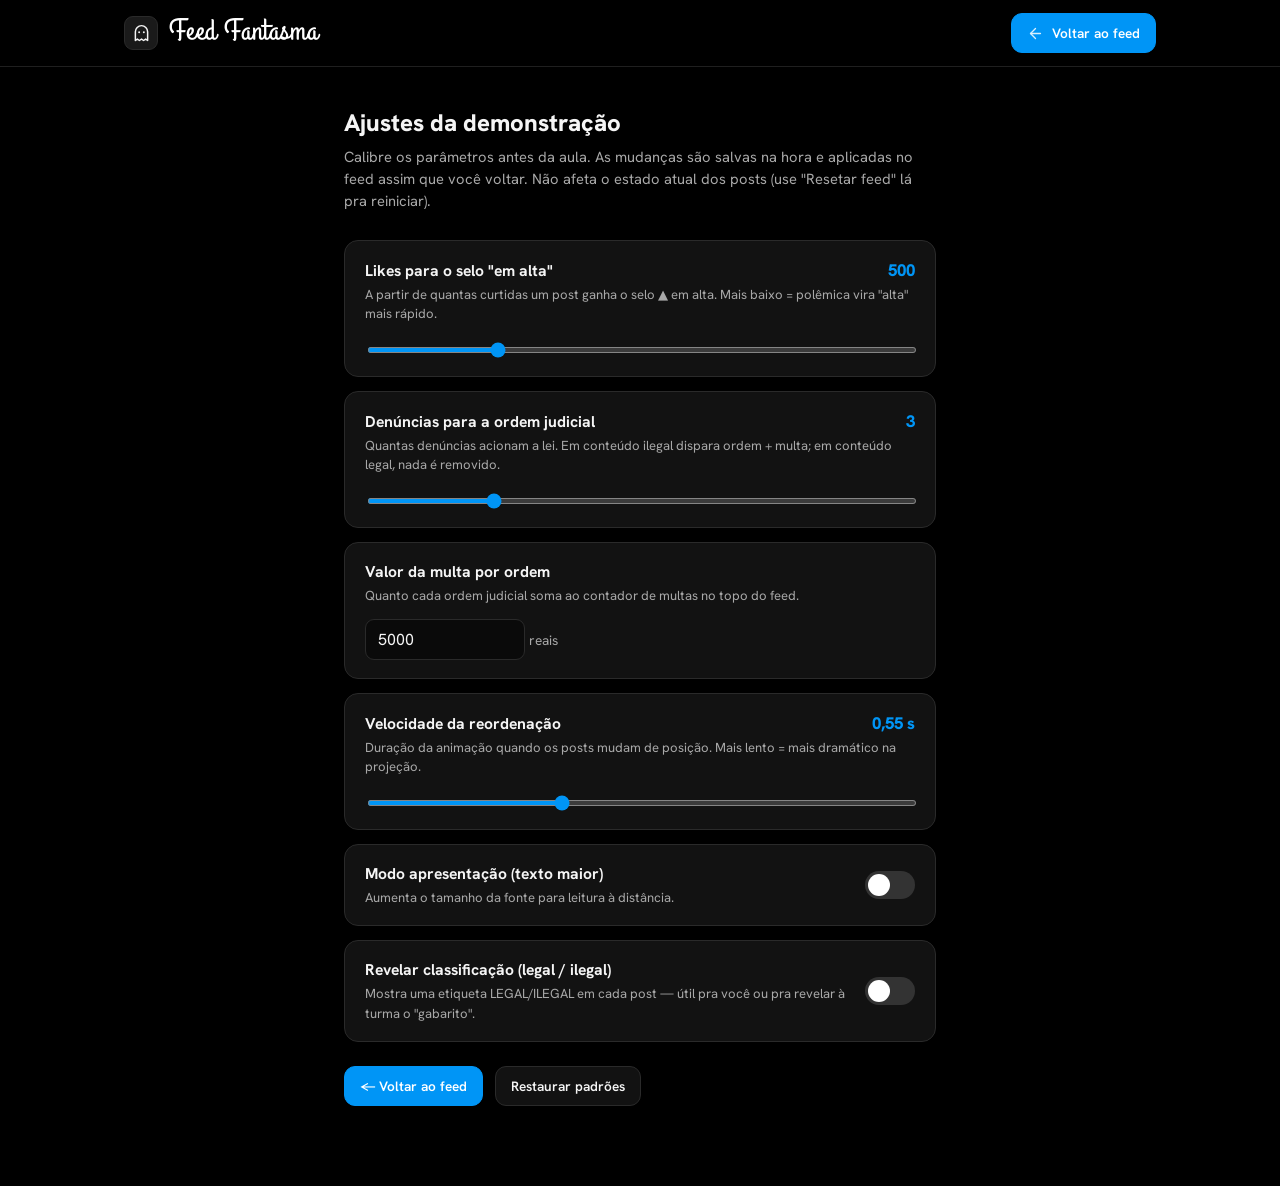
==== Ajustes.html @ 7733c7cd "Implement Feed Fantasma — interactive content moderation demo Static client-side app with 14-post so" ====
<!DOCTYPE html>
<html lang="pt-BR">
<head>
  <meta charset="UTF-8" />
  <meta name="viewport" content="width=device-width, initial-scale=1.0" />
  <title>Ajustes · Feed Fantasma</title>
  <link rel="preconnect" href="https://fonts.googleapis.com" />
  <link rel="preconnect" href="https://fonts.gstatic.com" crossorigin />
  <link href="https://fonts.googleapis.com/css2?family=Hanken+Grotesk:wght@400;500;600;700;800&family=Grand+Hotel&display=swap" rel="stylesheet" />
  <link rel="stylesheet" href="styles.css" />
</head>
<body>
  <header class="topbar">
    <div class="topbar-main">
      <a class="brand" href="Feed Fantasma.html">
        <span class="ghost">
          <svg width="21" height="21" viewBox="0 0 24 24" fill="none" stroke="currentColor" stroke-width="1.7" stroke-linecap="round" stroke-linejoin="round">
            <path d="M5 20V10a7 7 0 0 1 14 0v10l-2.3-1.6L14.4 20 12 18.4 9.6 20 7.3 18.4 5 20z"/>
            <circle cx="9.3" cy="10.5" r="1.1" fill="currentColor" stroke="none"/>
            <circle cx="14.7" cy="10.5" r="1.1" fill="currentColor" stroke="none"/>
          </svg>
        </span>
        <span class="word">Feed Fantasma</span>
      </a>
      <div class="top-actions">
        <a class="tbtn primary" href="Feed Fantasma.html">
          <span class="tbtn-ico">
            <svg width="17" height="17" viewBox="0 0 24 24" fill="none" stroke="currentColor" stroke-width="1.9" stroke-linecap="round" stroke-linejoin="round">
              <path d="M19 12H5"/><path d="M12 19l-7-7 7-7"/>
            </svg>
          </span>
          Voltar ao feed
        </a>
      </div>
    </div>
  </header>

  <div class="settings-wrap">
    <div class="settings-head">
      <h1>Ajustes da demonstração</h1>
    </div>
    <p class="settings-lead">Calibre os parâmetros antes da aula. As mudanças são salvas na hora e aplicadas no feed assim que você voltar. Não afeta o estado atual dos posts (use "Resetar feed" lá pra reiniciar).</p>

    <div class="setting">
      <div class="s-top">
        <label for="likes">Likes para o selo "em alta"</label>
        <span class="s-val" id="likes-val">500</span>
      </div>
      <p class="s-desc">A partir de quantas curtidas um post ganha o selo ▲ em alta. Mais baixo = polêmica vira "alta" mais rápido.</p>
      <input type="range" id="likes" min="50" max="2000" step="50" />
    </div>

    <div class="setting">
      <div class="s-top">
        <label for="denuncias">Denúncias para a ordem judicial</label>
        <span class="s-val" id="denuncias-val">3</span>
      </div>
      <p class="s-desc">Quantas denúncias acionam a lei. Em conteúdo ilegal dispara ordem + multa; em conteúdo legal, nada é removido.</p>
      <input type="range" id="denuncias" min="1" max="10" step="1" />
    </div>

    <div class="setting">
      <div class="s-top">
        <label for="multa">Valor da multa por ordem</label>
      </div>
      <p class="s-desc">Quanto cada ordem judicial soma ao contador de multas no topo do feed.</p>
      <input type="number" id="multa" min="0" step="500" /> <span style="color:var(--text-dim);font-size:.85rem;">reais</span>
    </div>

    <div class="setting">
      <div class="s-top">
        <label for="flip">Velocidade da reordenação</label>
        <span class="s-val" id="flip-val">0,55 s</span>
      </div>
      <p class="s-desc">Duração da animação quando os posts mudam de posição. Mais lento = mais dramático na projeção.</p>
      <input type="range" id="flip" min="0.2" max="1.2" step="0.05" />
    </div>

    <div class="setting">
      <div class="toggle-row">
        <div>
          <label for="presentation">Modo apresentação (texto maior)</label>
          <p class="s-desc" style="margin-bottom:0;">Aumenta o tamanho da fonte para leitura à distância.</p>
        </div>
        <span class="switch"><input type="checkbox" id="presentation" /><span class="slider"></span></span>
      </div>
    </div>

    <div class="setting">
      <div class="toggle-row">
        <div>
          <label for="reveal">Revelar classificação (legal / ilegal)</label>
          <p class="s-desc" style="margin-bottom:0;">Mostra uma etiqueta LEGAL/ILEGAL em cada post — útil pra você ou pra revelar à turma o "gabarito".</p>
        </div>
        <span class="switch"><input type="checkbox" id="reveal" /><span class="slider"></span></span>
      </div>
    </div>

    <div class="settings-actions">
      <a class="tbtn primary" href="Feed Fantasma.html">← Voltar ao feed</a>
      <button class="tbtn" id="restore">Restaurar padrões</button>
      <span class="saved-flash" id="flash">✓ salvo</span>
    </div>
  </div>

  <script src="data.js"></script>
  <script>
    const CONFIG_KEY = "feedFantasma.config.v1";
    function load() {
      try { return { ...window.DEFAULT_CONFIG, ...JSON.parse(localStorage.getItem(CONFIG_KEY) || "{}") }; }
      catch (e) { return { ...window.DEFAULT_CONFIG }; }
    }
    let cfg = load();

    const els = {
      likes: document.getElementById("likes"),
      denuncias: document.getElementById("denuncias"),
      multa: document.getElementById("multa"),
      flip: document.getElementById("flip"),
      presentation: document.getElementById("presentation"),
      reveal: document.getElementById("reveal")
    };
    const flash = document.getElementById("flash");

    function render() {
      els.likes.value = cfg.likesEmAlta;
      document.getElementById("likes-val").textContent = (+cfg.likesEmAlta).toLocaleString("pt-BR");
      els.denuncias.value = cfg.denunciasOrdem;
      document.getElementById("denuncias-val").textContent = cfg.denunciasOrdem;
      els.multa.value = cfg.valorMulta;
      els.flip.value = cfg.flipDur;
      document.getElementById("flip-val").textContent = (+cfg.flipDur).toFixed(2).replace(".", ",") + " s";
      els.presentation.checked = !!cfg.presentation;
      els.reveal.checked = !!cfg.revealFlags;
    }

    let flashTimer;
    function save() {
      localStorage.setItem(CONFIG_KEY, JSON.stringify(cfg));
      flash.classList.add("show");
      clearTimeout(flashTimer);
      flashTimer = setTimeout(() => flash.classList.remove("show"), 1200);
    }

    els.likes.addEventListener("input", () => { cfg.likesEmAlta = +els.likes.value; render(); save(); });
    els.denuncias.addEventListener("input", () => { cfg.denunciasOrdem = +els.denuncias.value; render(); save(); });
    els.multa.addEventListener("input", () => { cfg.valorMulta = Math.max(0, +els.multa.value || 0); save(); });
    els.flip.addEventListener("input", () => { cfg.flipDur = +els.flip.value; render(); save(); });
    els.presentation.addEventListener("change", () => { cfg.presentation = els.presentation.checked; save(); });
    els.reveal.addEventListener("change", () => { cfg.revealFlags = els.reveal.checked; save(); });

    document.getElementById("restore").addEventListener("click", () => {
      cfg = { ...window.DEFAULT_CONFIG };
      render(); save();
    });

    render();
  </script>
</body>
</html>
---- styles.css ----
/* ===== Feed Fantasma — Instagram-inspired dark theme + moderation color system ===== */

:root {
  /* surfaces */
  --bg: #000000;
  --bg-2: #0a0a0a;
  --card: #121212;
  --card-2: #1a1a1a;
  --border: #2a2a2a;
  --border-soft: #1f1f1f;

  /* text */
  --text: #f5f5f5;
  --text-dim: #a8a8a8;
  --text-faint: #6e6e6e;

  /* instagram brand accents */
  --blue: #0095f6;
  --like: #ed4956;
  --ig-grad: linear-gradient(45deg, #feda75, #fa7e1e, #d62976, #962fbf, #4f5bd5);

  /* moderation color system */
  --green: #25d366;   /* impulsionar */
  --yellow: #f5c518;  /* rebaixar / shadowban */
  --red: #ff5247;     /* esconder */
  --purple: #b06cff;  /* lei / ordem judicial */

  --green-dim: #103a22;
  --yellow-dim: #3a3110;
  --red-dim: #3a1614;
  --purple-dim: #281640;

  --flip-dur: .55s;
  --radius: 14px;

  font-size: 16px;
}

html.presentation { font-size: 18.5px; }

* { box-sizing: border-box; }

html, body {
  margin: 0;
  padding: 0;
  background: var(--bg);
  color: var(--text);
  font-family: "Hanken Grotesk", system-ui, sans-serif;
  -webkit-font-smoothing: antialiased;
}

body { min-height: 100vh; }

button { font-family: inherit; cursor: pointer; }

/* scrollbar */
::-webkit-scrollbar { width: 10px; }
::-webkit-scrollbar-track { background: var(--bg); }
::-webkit-scrollbar-thumb { background: #2a2a2a; border-radius: 8px; border: 2px solid var(--bg); }

/* ===================== TOP BAR ===================== */
.topbar {
  position: sticky;
  top: 0;
  z-index: 50;
  background: rgba(0,0,0,.82);
  backdrop-filter: blur(14px);
  border-bottom: 1px solid var(--border-soft);
}
.topbar-main {
  max-width: 1080px;
  margin: 0 auto;
  padding: 13px 24px;
  display: flex;
  align-items: center;
  gap: 22px;
}
.brand {
  display: flex;
  align-items: center;
  gap: 11px;
  text-decoration: none;
  color: var(--text);
  flex-shrink: 0;
}
.brand .ghost {
  width: 34px; height: 34px;
  display: grid; place-items: center;
  border-radius: 9px;
  background: var(--card-2);
  border: 1px solid var(--border);
  color: var(--text);
}
.brand .ghost svg { width: 21px; height: 21px; }
.brand .word {
  font-family: "Grand Hotel", cursive;
  color: #ffffff;
  -webkit-text-fill-color: #ffffff;
  background: none;
  font-size: 1.85rem;
  line-height: 1;
  letter-spacing: .3px;
  white-space: nowrap;
  padding-bottom: 3px;
}

/* action buttons */
.top-actions { display: flex; gap: 10px; margin-left: auto; flex-wrap: wrap; justify-content: flex-end; }
.tbtn {
  display: inline-flex; align-items: center; gap: 8px;
  height: 40px;
  padding: 0 15px;
  border-radius: 11px;
  border: 1px solid var(--border);
  background: var(--card);
  color: var(--text);
  font-size: .85rem;
  font-weight: 600;
  white-space: nowrap;
  text-decoration: none;
  transition: background .15s, border-color .15s, transform .1s, color .15s;
}
.tbtn .tbtn-ico { font-size: 1.02rem; line-height: 1; opacity: .85; display: inline-flex; align-items: center; }
.tbtn .tbtn-ico svg { width: 17px; height: 17px; }
.tbtn:hover { background: var(--card-2); border-color: #3a3a3a; }
.tbtn:active { transform: scale(.96); }
.tbtn.primary { background: var(--blue); border-color: var(--blue); color: #fff; }
.tbtn.primary:hover { filter: brightness(1.08); background: var(--blue); }
.tbtn.on { background: #fff; color: #000; border-color: #fff; }
.tbtn.on .tbtn-ico { opacity: 1; color: #000; }
.tbtn.reset:hover { border-color: var(--red); color: var(--red); background: var(--red-dim); }

/* stats strip */
.topbar-stats {
  border-top: 1px solid var(--border-soft);
  background: rgba(12,12,12,.7);
}
.statgroup {
  max-width: 1080px;
  margin: 0 auto;
  padding: 9px 24px;
  display: flex;
  align-items: center;
  gap: 24px;
  flex-wrap: wrap;
}
.stat {
  display: flex;
  align-items: center;
  gap: 8px;
  font-size: .83rem;
  white-space: nowrap;
}
.stat-num { font-weight: 800; font-variant-numeric: tabular-nums; color: var(--text); }
.stat-lbl { color: var(--text-faint); }
.stat-dot { width: 9px; height: 9px; border-radius: 50%; flex-shrink: 0; }
.stat-dot.v { background: var(--green); }
.stat-dot.h { background: #8a8a8a; }
.stat-dot.d { background: #ff8a80; }
.stat.fine {
  margin-left: auto;
  padding: 5px 14px;
  border-radius: 999px;
  border: 1px solid var(--purple);
  background: var(--purple-dim);
}
.stat.fine .stat-num, .stat.fine .stat-lbl, .stat.fine .stat-ico { color: var(--purple); }
.stat.fine.zero { border-color: var(--border); background: transparent; }
.stat.fine.zero .stat-num { color: var(--text-dim); }
.stat.fine.zero .stat-lbl, .stat.fine.zero .stat-ico { color: var(--text-faint); }

/* ===================== LAYOUT ===================== */
.layout {
  max-width: 1080px;
  margin: 0 auto;
  padding: 26px 24px 80px;
  display: flex;
  gap: 34px;
  align-items: flex-start;
}
.feed { flex: 1; min-width: 0; max-width: 600px; display: flex; flex-direction: column; gap: 20px; }

.feed-hint {
  font-size: .8rem;
  color: var(--text-faint);
  text-align: center;
  padding: 2px 0 4px;
  letter-spacing: .2px;
}

/* ===================== POST CARD ===================== */
.post {
  background: var(--card);
  border: 1px solid var(--border);
  border-radius: var(--radius);
  overflow: hidden;
  will-change: transform;
  position: relative;
}
.post.boosted {
  border-color: var(--green);
  box-shadow: 0 0 0 1px var(--green), 0 0 34px -6px rgba(37,211,102,.5);
}
.post.demoted {
  opacity: .46;
  filter: grayscale(.55);
}
.post.hidden {
  opacity: .16;
  filter: grayscale(1);
}
.post.hidden:hover { opacity: .42; }
.post.locked {
  border-color: var(--purple);
  box-shadow: 0 0 0 1px var(--purple), 0 0 30px -8px rgba(176,108,255,.45);
}

/* status ribbon */
.status-ribbon {
  font-size: .7rem;
  font-weight: 700;
  letter-spacing: .3px;
  padding: 7px 16px;
  display: flex; align-items: center; gap: 7px;
}
.status-ribbon .ri-ico { display: inline-flex; }
.status-ribbon .ri-ico svg { width: 14px; height: 14px; }
.status-ribbon.boost { background: var(--green-dim); color: var(--green); }
.status-ribbon.demote { background: var(--yellow-dim); color: var(--yellow); }
.status-ribbon.hide { background: var(--red-dim); color: var(--red); }
.status-ribbon.lock { background: var(--purple-dim); color: var(--purple); }
.status-ribbon.boost::before { content: "▲"; font-size: .62rem; }
.status-ribbon.demote::before { content: "▼"; font-size: .62rem; }

/* header */
.post-head {
  display: flex;
  align-items: center;
  gap: 11px;
  padding: 12px 14px;
}
.avatar {
  width: 44px; height: 44px; flex-shrink: 0;
  border-radius: 50%;
  display: grid; place-items: center;
  font-weight: 700;
  font-size: 1.02rem;
  color: #fff;
  position: relative;
}
/* anel de story (Instagram) nas contas legais */
.avatar:not(.suspect)::before {
  content: "";
  position: absolute; inset: -4px;
  border-radius: 50%;
  background: var(--ig-grad);
  z-index: -1;
}
.avatar:not(.suspect) { box-shadow: 0 0 0 2px var(--card); }
.avatar.suspect { filter: grayscale(.5) saturate(.7) brightness(.85); }
.avatar.suspect::after {
  content: "";
  position: absolute; right: -2px; bottom: -2px;
  width: 14px; height: 14px;
  background: var(--yellow);
  border-radius: 50%;
  border: 2px solid var(--card);
}
.who { display: flex; flex-direction: column; line-height: 1.3; min-width: 0; flex: 1; }
.name-row { display: flex; align-items: center; gap: 5px; }
.name-row .name { font-weight: 700; font-size: .94rem; white-space: nowrap; }
.verified { width: 15px; height: 15px; flex-shrink: 0; }
.meta-row { display: flex; align-items: center; gap: 5px; font-size: .82rem; color: var(--text-dim); }
.meta-row .handle { white-space: nowrap; }
.meta-row .sep { opacity: .6; }
.meta-row .time { white-space: nowrap; flex-shrink: 0; }

.head-extras { margin-left: auto; display: flex; align-items: center; gap: 10px; flex-shrink: 0; }
.more-btn {
  background: none; border: none; padding: 4px; color: var(--text-faint);
  display: inline-flex; border-radius: 50%; transition: color .15s, background .15s;
}
.more-btn svg { width: 18px; height: 18px; }
.more-btn:hover { color: var(--text); background: var(--card-2); }
.hot-badge {
  display: inline-flex; align-items: center; gap: 5px;
  font-size: .72rem; font-weight: 800;
  background: var(--ig-grad);
  -webkit-background-clip: text;
  background-clip: text;
  color: transparent;
  -webkit-text-fill-color: transparent;
  white-space: nowrap;
}
.hot-badge::before { content: "▲"; font-size: .6rem; -webkit-text-fill-color: #d62976; }
.flag-tag {
  font-size: .64rem; font-weight: 800; letter-spacing: .6px; text-transform: uppercase;
  padding: 3px 8px; border-radius: 5px;
  white-space: nowrap;
}
.flag-tag.legal { color: var(--green); background: var(--green-dim); }
.flag-tag.ilegal { color: var(--red); background: var(--red-dim); }

/* body */
.caption {
  padding: 2px 16px 14px;
  font-size: 1.04rem;
  line-height: 1.55;
  color: #e8e8e8;
  text-wrap: pretty;
}

.post.hidden .caption, .post.hidden .actions,
.post.hidden .report-line, .post.hidden .platform { display: none; }
.hidden-label {
  display: none;
  padding: 4px 16px 14px;
  font-size: .88rem; color: var(--text-dim);
}
.post.hidden .hidden-label { display: block; }
.post.hidden .post-head .who, .post.hidden .head-extras { filter: blur(3px); }

/* action bar */
.actions {
  display: flex;
  align-items: center;
  gap: 2px;
  padding: 6px 10px 4px;
}
.act {
  background: none; border: none;
  display: inline-flex; align-items: center; gap: 8px;
  padding: 7px 9px; border-radius: 8px;
  color: var(--text-dim);
  font-size: .85rem; font-weight: 500;
  transition: transform .12s, color .15s, background .15s;
}
.act svg { width: 21px; height: 21px; }
.act:hover { color: var(--text); background: var(--card-2); }
.act:active { transform: scale(.9); }
.act.like:hover { color: var(--like); }
.act.like.liked { color: var(--like); }
.act.like.liked svg { fill: var(--like); stroke: var(--like); }
.act .cnt { font-variant-numeric: tabular-nums; white-space: nowrap; }
.act.report { margin-left: auto; }
.act.report:hover { color: var(--purple); }
.act.report.armed { color: var(--purple); font-weight: 700; }
@keyframes pop { 0% { transform: scale(1);} 40%{ transform: scale(1.35);} 100%{ transform: scale(1);} }
.act.like.bump svg { animation: pop .4s ease; }

.report-line {
  padding: 0 16px 12px;
  font-size: .8rem; color: var(--text-faint);
}
.report-line b { color: var(--purple); }

/* platform strip */
.platform {
  border-top: 1px solid var(--border-soft);
  background: var(--bg-2);
  padding: 11px 14px 13px;
}
.platform-label {
  font-size: .72rem;
  color: var(--text-dim); font-weight: 600;
  margin-bottom: 9px;
}
.platform-label .muted { color: var(--text-faint); font-weight: 400; }
.platform-btns { display: flex; gap: 8px; }
.pbtn {
  flex: 1;
  display: inline-flex; align-items: center; justify-content: center;
  padding: 9px 8px;
  border-radius: 9px;
  font-size: .82rem; font-weight: 600;
  border: 1px solid var(--border);
  background: transparent;
  color: var(--text-dim);
  transition: all .15s, transform .1s;
}
.pbtn:active { transform: scale(.95); }
.pbtn.boost:hover, .pbtn.boost.active { background: var(--green-dim); border-color: var(--green); color: var(--green); }
.pbtn.demote:hover, .pbtn.demote.active { background: var(--yellow-dim); border-color: var(--yellow); color: var(--yellow); }
.pbtn.hide:hover, .pbtn.hide.active { background: var(--red-dim); border-color: var(--red); color: var(--red); }

/* locked / judicial */
.locked-bar {
  padding: 14px 16px;
  display: flex; align-items: center; gap: 12px;
  background: var(--purple-dim);
  border-top: 1px solid rgba(176,108,255,.3);
}
.locked-bar .lk-text { font-size: .84rem; color: #d9c2ff; flex: 1; line-height: 1.45; }
.locked-bar .lk-text b { color: var(--purple); }
.locked-bar .lk-reason { color: #efe6ff; font-style: italic; }
.del-btn {
  display: inline-flex; align-items: center; gap: 8px;
  padding: 10px 16px;
  border-radius: 9px;
  background: var(--red);
  color: #fff; border: none;
  font-size: .85rem; font-weight: 700;
  transition: filter .15s, transform .1s;
}
.del-btn:hover { filter: brightness(1.1); }
.del-btn:active { transform: scale(.96); }

/* ===================== SIDEBAR ===================== */
.sidebar {
  width: 332px; flex-shrink: 0;
  position: sticky; top: 102px;
  display: flex; flex-direction: column; gap: 16px;
}
.panel {
  background: var(--card);
  border: 1px solid var(--border);
  border-radius: var(--radius);
  padding: 18px 18px 20px;
}
.panel-kicker {
  font-size: .68rem; font-weight: 700; letter-spacing: 1px; text-transform: uppercase;
  color: var(--text-faint); margin-bottom: 9px;
}
.panel-title {
  font-size: 1.12rem; font-weight: 800;
  margin: 0 0 6px; letter-spacing: -.2px;
}
.panel-sub { font-size: .82rem; color: var(--text-dim); margin: 0 0 18px; line-height: 1.5; }

.power {
  padding: 15px 0;
  border-top: 1px solid var(--border-soft);
}
.power:first-of-type { padding-top: 4px; border-top: none; }
.power:last-child { padding-bottom: 0; }
.power-head {
  display: flex; align-items: baseline; gap: 9px;
  margin-bottom: 6px;
}
.power-n {
  font-size: .72rem; font-weight: 800; font-variant-numeric: tabular-nums;
  color: var(--c);
}
.power-name { font-size: .95rem; font-weight: 800; color: var(--text); }
.power-meta {
  margin-left: auto; font-size: .7rem; color: var(--text-faint);
  font-weight: 500; white-space: nowrap;
}
.power p { margin: 0; font-size: .82rem; color: var(--text-dim); line-height: 1.5; }
.power p b { color: var(--text); font-weight: 700; }

.legend { display: flex; flex-direction: column; gap: 10px; }
.legend-row { display: flex; align-items: center; gap: 10px; font-size: .82rem; color: var(--text); font-weight: 600; }
.legend-row .sw { width: 11px; height: 11px; border-radius: 3px; flex-shrink: 0; }
.legend-row .lg-by { margin-left: auto; font-size: .74rem; color: var(--text-faint); font-weight: 400; }

.takeaway { background: var(--bg-2); border-color: var(--border); }
.takeaway p { font-size: .86rem; line-height: 1.55; color: var(--text-dim); margin: 0; }
.takeaway p b { color: var(--text); }

/* ===================== TOASTS ===================== */
.toasts {
  position: fixed;
  top: 96px; right: 22px;
  z-index: 100;
  display: flex; flex-direction: column; gap: 12px;
  width: 340px; max-width: calc(100vw - 44px);
  pointer-events: none;
}
.toast {
  pointer-events: auto;
  position: relative;
  opacity: 1;
  border-radius: 12px;
  padding: 14px 38px 14px 15px;
  border: 1px solid var(--border);
  background: var(--card-2);
  box-shadow: 0 18px 40px -12px rgba(0,0,0,.7);
  animation: toastIn .35s cubic-bezier(.2,.9,.3,1.2) both;
  display: flex; gap: 12px;
}
.toast-close {
  position: absolute; top: 9px; right: 9px;
  width: 24px; height: 24px; border-radius: 50%;
  background: rgba(255,255,255,.07); border: none; color: var(--text-dim);
  font-size: .72rem; display: grid; place-items: center; line-height: 1;
  transition: background .15s, color .15s, transform .1s;
}
.toast-close:hover { background: rgba(255,255,255,.18); color: #fff; }
.toast-close:active { transform: scale(.9); }
.t-hint { font-size: .68rem; color: var(--text-faint); margin-top: 7px; font-style: italic; }
.toast.out { animation: toastOut .4s ease forwards; }
@keyframes toastIn { from { transform: translateX(40px) scale(.95); } to { transform: none; } }
@media (prefers-reduced-motion: reduce) { .toast { animation: none; } }
@keyframes toastOut { to { opacity: 0; transform: translateX(40px) scale(.95); } }
.toast .t-ico {
  width: 36px; height: 36px; flex-shrink: 0;
  border-radius: 9px; display: grid; place-items: center;
}
.toast .t-ico svg { width: 19px; height: 19px; }
.toast .t-body { flex: 1; min-width: 0; }
.toast .t-title { font-weight: 800; font-size: .9rem; margin-bottom: 3px; }
.toast .t-text { font-size: .8rem; color: var(--text-dim); line-height: 1.4; }
.toast .t-text b { color: var(--text); }

.toast.judicial { border-color: var(--purple); background: linear-gradient(150deg, #1d1230, #120c1a); }
.toast.judicial .t-ico { background: var(--purple-dim); color: var(--purple); }
.toast.judicial .t-title { color: var(--purple); }

.toast.censura { border-color: var(--green); background: linear-gradient(150deg, #0e2418, #0c130f); }
.toast.censura .t-ico { background: var(--green-dim); color: var(--green); }
.toast.censura .t-title { color: var(--green); }

.toast.info .t-ico { background: var(--card); color: var(--text-dim); }

/* ===================== RESPONSIVE ===================== */
@media (max-width: 980px) {
  .layout { flex-direction: column; align-items: stretch; }
  .feed { max-width: 600px; width: 100%; margin: 0 auto; }
  .sidebar { width: 100%; max-width: 600px; margin: 0 auto; position: static; flex-direction: column; }
}
@media (max-width: 620px) {
  .topbar-main { padding: 10px 14px; }
  .statgroup { padding: 8px 14px; gap: 16px; }
  .stat-lbl { display: none; }
  .layout { padding: 16px 12px 60px; }
}

/* ===================== AJUSTES PAGE ===================== */
.settings-wrap { max-width: 640px; margin: 0 auto; padding: 40px 24px 80px; }
.settings-head { display: flex; align-items: center; gap: 14px; margin-bottom: 8px; }
.settings-head h1 { font-size: 1.5rem; margin: 0; font-weight: 800; }
.settings-lead { color: var(--text-dim); font-size: .92rem; line-height: 1.5; margin: 0 0 28px; }
.setting {
  background: var(--card); border: 1px solid var(--border);
  border-radius: var(--radius); padding: 18px 20px; margin-bottom: 14px;
}
.setting .s-top { display: flex; justify-content: space-between; align-items: baseline; gap: 12px; }
.setting label { font-weight: 700; font-size: .98rem; }
.setting .s-val { font-variant-numeric: tabular-nums; font-weight: 800; color: var(--blue); font-size: 1.05rem; }
.setting .s-desc { color: var(--text-dim); font-size: .82rem; margin: 4px 0 14px; line-height: 1.45; }
.setting input[type="range"] { width: 100%; accent-color: var(--blue); height: 6px; }
.setting input[type="number"] {
  background: var(--bg-2); border: 1px solid var(--border); color: var(--text);
  border-radius: 9px; padding: 9px 12px; font-size: 1rem; width: 160px; font-family: inherit;
}
.toggle-row { display: flex; align-items: center; justify-content: space-between; gap: 16px; }
.switch { position: relative; width: 50px; height: 28px; flex-shrink: 0; }
.switch input { opacity: 0; width: 0; height: 0; }
.switch .slider {
  position: absolute; inset: 0; background: #333; border-radius: 999px; transition: .2s;
}
.switch .slider::before {
  content: ""; position: absolute; height: 22px; width: 22px; left: 3px; top: 3px;
  background: #fff; border-radius: 50%; transition: .2s;
}
.switch input:checked + .slider { background: var(--blue); }
.switch input:checked + .slider::before { transform: translateX(22px); }
.settings-actions { display: flex; gap: 12px; margin-top: 24px; }
.saved-flash { color: var(--green); font-size: .85rem; font-weight: 700; opacity: 0; transition: opacity .3s; }
.saved-flash.show { opacity: 1; }
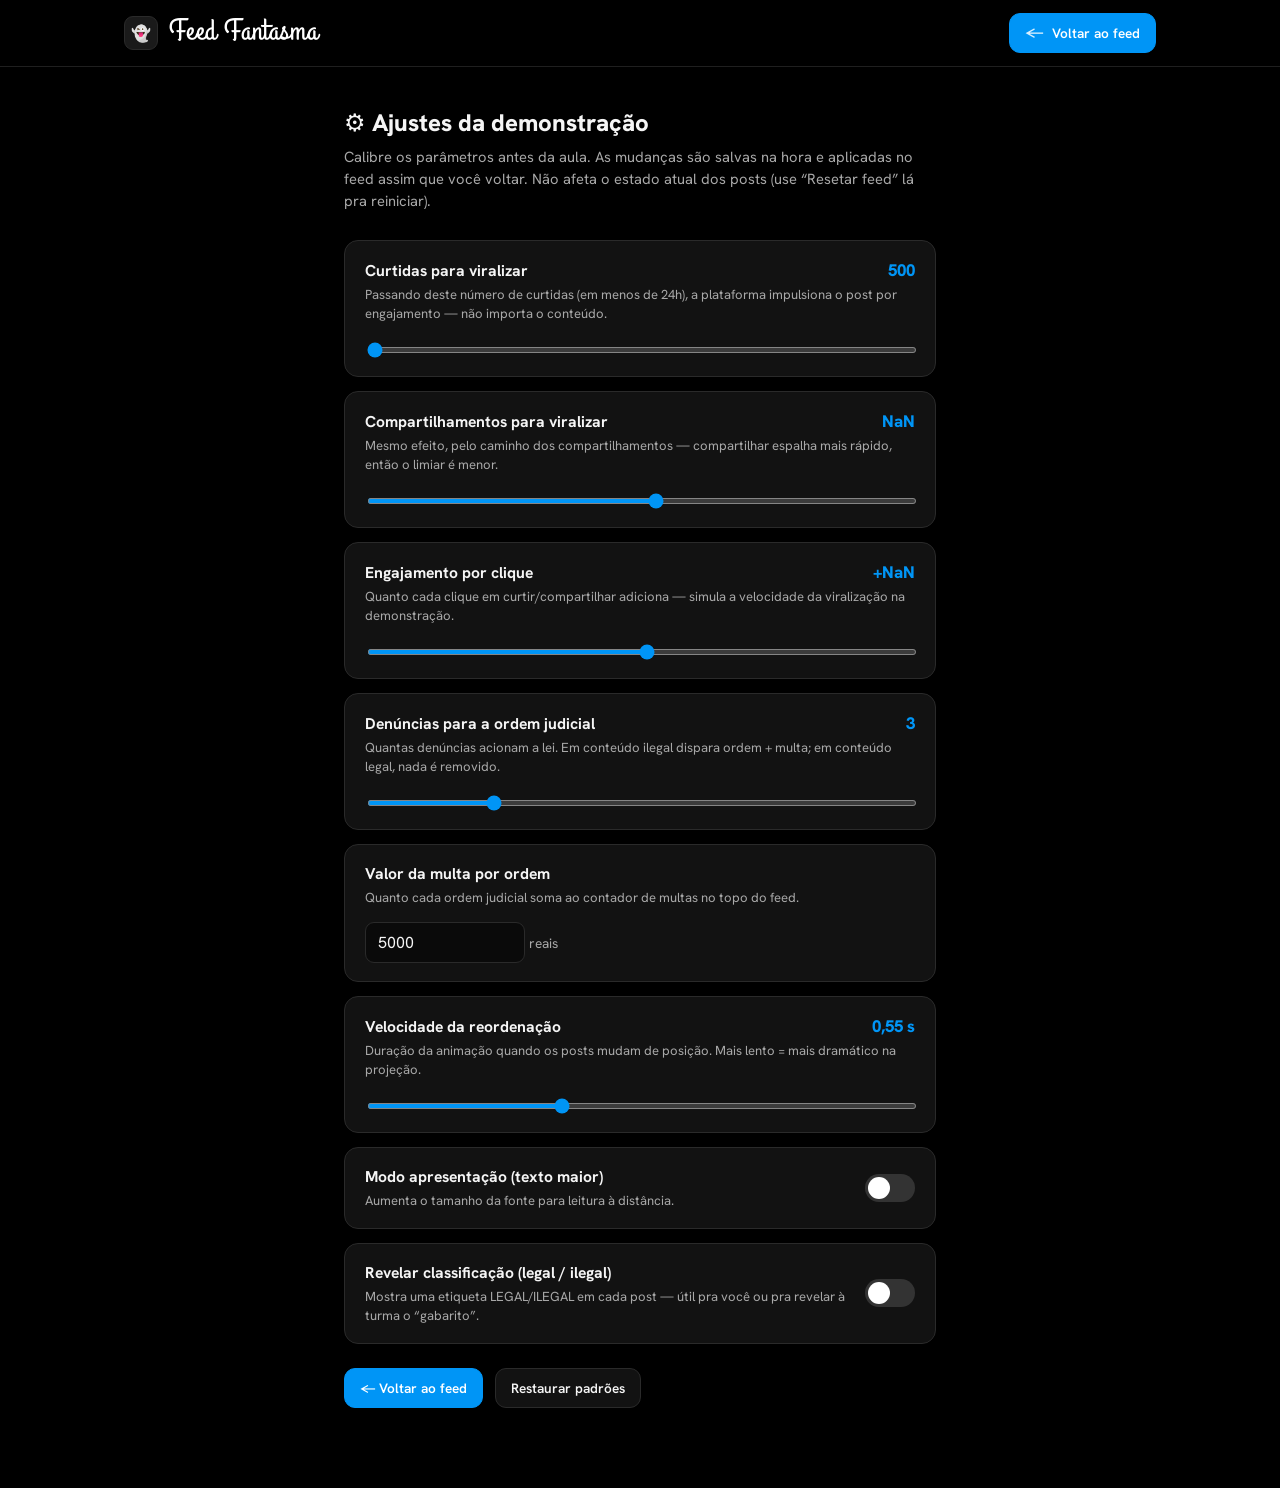
==== commit 89186064: "Restaura Ajustes.html para versão do handoff" ====
--- a/Ajustes.html
+++ b/Ajustes.html
@@ -13,41 +13,46 @@
   <header class="topbar">
     <div class="topbar-main">
       <a class="brand" href="Feed Fantasma.html">
-        <span class="ghost">
-          <svg width="21" height="21" viewBox="0 0 24 24" fill="none" stroke="currentColor" stroke-width="1.7" stroke-linecap="round" stroke-linejoin="round">
-            <path d="M5 20V10a7 7 0 0 1 14 0v10l-2.3-1.6L14.4 20 12 18.4 9.6 20 7.3 18.4 5 20z"/>
-            <circle cx="9.3" cy="10.5" r="1.1" fill="currentColor" stroke="none"/>
-            <circle cx="14.7" cy="10.5" r="1.1" fill="currentColor" stroke="none"/>
-          </svg>
-        </span>
+        <span class="ghost">👻</span>
         <span class="word">Feed Fantasma</span>
       </a>
       <div class="top-actions">
-        <a class="tbtn primary" href="Feed Fantasma.html">
-          <span class="tbtn-ico">
-            <svg width="17" height="17" viewBox="0 0 24 24" fill="none" stroke="currentColor" stroke-width="1.9" stroke-linecap="round" stroke-linejoin="round">
-              <path d="M19 12H5"/><path d="M12 19l-7-7 7-7"/>
-            </svg>
-          </span>
-          Voltar ao feed
-        </a>
+        <a class="tbtn primary" href="Feed Fantasma.html"><span class="tbtn-ico">←</span> Voltar ao feed</a>
       </div>
     </div>
   </header>
 
   <div class="settings-wrap">
     <div class="settings-head">
-      <h1>Ajustes da demonstração</h1>
+      <h1>⚙ Ajustes da demonstração</h1>
     </div>
-    <p class="settings-lead">Calibre os parâmetros antes da aula. As mudanças são salvas na hora e aplicadas no feed assim que você voltar. Não afeta o estado atual dos posts (use "Resetar feed" lá pra reiniciar).</p>
+    <p class="settings-lead">Calibre os parâmetros antes da aula. As mudanças são salvas na hora e aplicadas no feed assim que você voltar. Não afeta o estado atual dos posts (use “Resetar feed” lá pra reiniciar).</p>
 
     <div class="setting">
       <div class="s-top">
-        <label for="likes">Likes para o selo "em alta"</label>
-        <span class="s-val" id="likes-val">500</span>
+        <label for="likes">Curtidas para viralizar</label>
+        <span class="s-val" id="likes-val">5.000</span>
       </div>
-      <p class="s-desc">A partir de quantas curtidas um post ganha o selo ▲ em alta. Mais baixo = polêmica vira "alta" mais rápido.</p>
-      <input type="range" id="likes" min="50" max="2000" step="50" />
+      <p class="s-desc">Passando deste número de curtidas (em menos de 24h), a plataforma impulsiona o post por engajamento — não importa o conteúdo.</p>
+      <input type="range" id="likes" min="1000" max="20000" step="500" />
+    </div>
+
+    <div class="setting">
+      <div class="s-top">
+        <label for="shares">Compartilhamentos para viralizar</label>
+        <span class="s-val" id="shares-val">2.000</span>
+      </div>
+      <p class="s-desc">Mesmo efeito, pelo caminho dos compartilhamentos — compartilhar espalha mais rápido, então o limiar é menor.</p>
+      <input type="range" id="shares" min="500" max="10000" step="500" />
+    </div>
+
+    <div class="setting">
+      <div class="s-top">
+        <label for="passo">Engajamento por clique</label>
+        <span class="s-val" id="passo-val">1.000</span>
+      </div>
+      <p class="s-desc">Quanto cada clique em curtir/compartilhar adiciona — simula a velocidade da viralização na demonstração.</p>
+      <input type="range" id="passo" min="100" max="5000" step="100" />
     </div>
 
     <div class="setting">
@@ -90,7 +95,7 @@
       <div class="toggle-row">
         <div>
           <label for="reveal">Revelar classificação (legal / ilegal)</label>
-          <p class="s-desc" style="margin-bottom:0;">Mostra uma etiqueta LEGAL/ILEGAL em cada post — útil pra você ou pra revelar à turma o "gabarito".</p>
+          <p class="s-desc" style="margin-bottom:0;">Mostra uma etiqueta LEGAL/ILEGAL em cada post — útil pra você ou pra revelar à turma o “gabarito”.</p>
         </div>
         <span class="switch"><input type="checkbox" id="reveal" /><span class="slider"></span></span>
       </div>
@@ -114,6 +119,8 @@
 
     const els = {
       likes: document.getElementById("likes"),
+      shares: document.getElementById("shares"),
+      passo: document.getElementById("passo"),
       denuncias: document.getElementById("denuncias"),
       multa: document.getElementById("multa"),
       flip: document.getElementById("flip"),
@@ -125,6 +132,10 @@
     function render() {
       els.likes.value = cfg.likesEmAlta;
       document.getElementById("likes-val").textContent = (+cfg.likesEmAlta).toLocaleString("pt-BR");
+      els.shares.value = cfg.sharesEmAlta;
+      document.getElementById("shares-val").textContent = (+cfg.sharesEmAlta).toLocaleString("pt-BR");
+      els.passo.value = cfg.passoEngajamento;
+      document.getElementById("passo-val").textContent = "+" + (+cfg.passoEngajamento).toLocaleString("pt-BR");
       els.denuncias.value = cfg.denunciasOrdem;
       document.getElementById("denuncias-val").textContent = cfg.denunciasOrdem;
       els.multa.value = cfg.valorMulta;
@@ -143,6 +154,8 @@
     }
 
     els.likes.addEventListener("input", () => { cfg.likesEmAlta = +els.likes.value; render(); save(); });
+    els.shares.addEventListener("input", () => { cfg.sharesEmAlta = +els.shares.value; render(); save(); });
+    els.passo.addEventListener("input", () => { cfg.passoEngajamento = +els.passo.value; render(); save(); });
     els.denuncias.addEventListener("input", () => { cfg.denunciasOrdem = +els.denuncias.value; render(); save(); });
     els.multa.addEventListener("input", () => { cfg.valorMulta = Math.max(0, +els.multa.value || 0); save(); });
     els.flip.addEventListener("input", () => { cfg.flipDur = +els.flip.value; render(); save(); });
